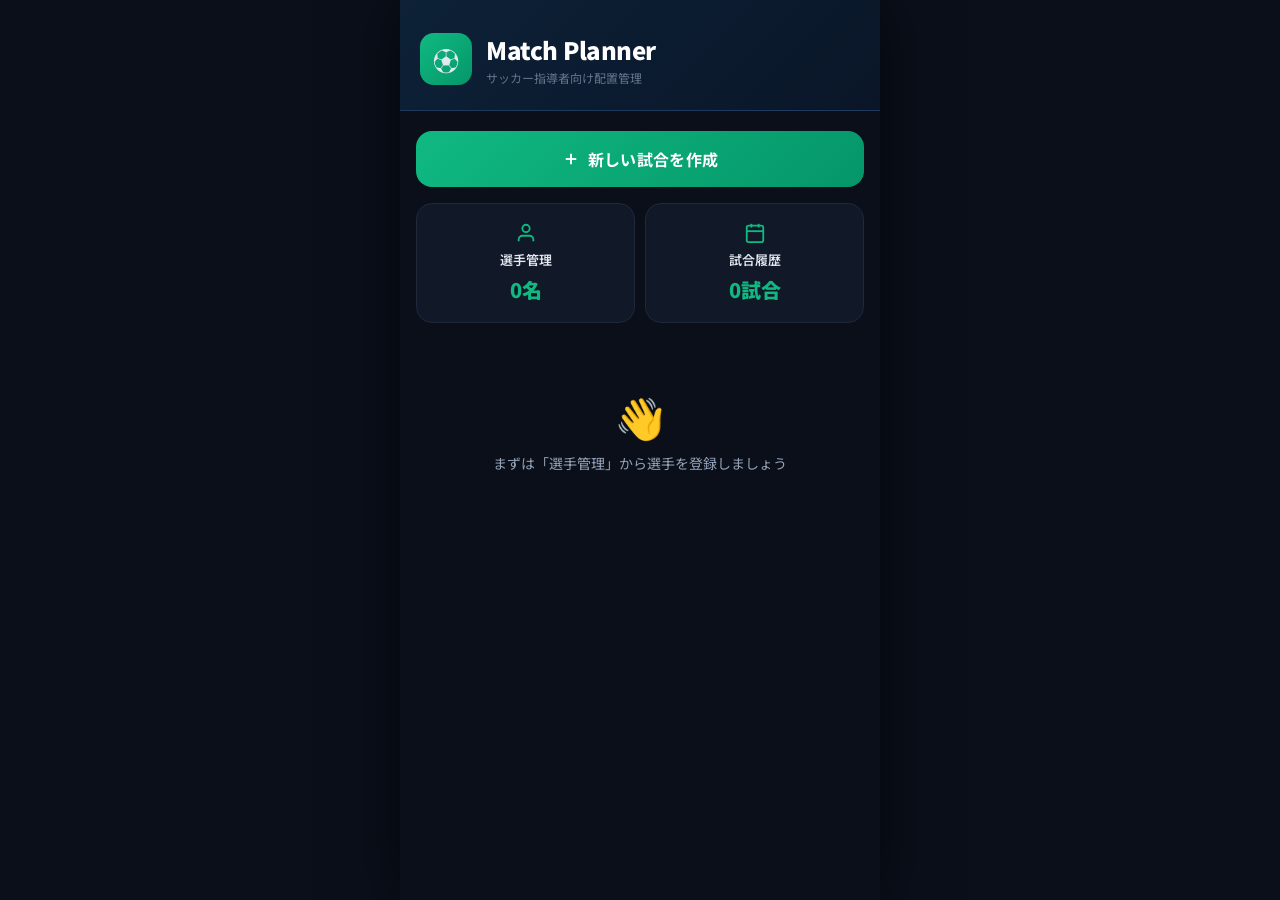
==== index.html @ 0b0bf917 "Add files via upload" ====
<!DOCTYPE html>
<html lang="ja">
<head>
  <meta charset="UTF-8">
  <meta name="viewport" content="width=device-width, initial-scale=1.0, maximum-scale=1.0, user-scalable=no">
  <meta name="theme-color" content="#0a0f1a">
  <meta name="apple-mobile-web-app-capable" content="yes">
  <meta name="apple-mobile-web-app-status-bar-style" content="black-translucent">
  <title>Match Planner</title>
  <link rel="stylesheet" href="style.css">
  <link rel="preconnect" href="https://fonts.googleapis.com">
  <link href="https://fonts.googleapis.com/css2?family=Noto+Sans+JP:wght@400;600;700;800;900&display=swap" rel="stylesheet">
</head>
<body>
<div id="app">

  <!-- ================================================
       SCREEN: HOME
  ================================================= -->
  <div id="screen-home" class="screen">
    <div class="home-header">
      <div class="logo-area">
        <div class="logo-icon">⚽</div>
        <div>
          <div class="logo-title">Match Planner</div>
          <div class="logo-sub">サッカー指導者向け配置管理</div>
        </div>
      </div>
    </div>
    <div class="home-body">
      <button id="btn-new-match" class="btn-primary">
        <svg width="18" height="18" viewBox="0 0 24 24" fill="none" stroke="currentColor" stroke-width="2.5"><line x1="12" y1="5" x2="12" y2="19"/><line x1="5" y1="12" x2="19" y2="12"/></svg>
        新しい試合を作成
      </button>

      <div class="quick-grid">
        <button id="btn-players" class="btn-quick">
          <svg width="22" height="22" viewBox="0 0 24 24" fill="none" stroke="currentColor" stroke-width="2"><path d="M20 21v-2a4 4 0 0 0-4-4H8a4 4 0 0 0-4 4v2"/><circle cx="12" cy="7" r="4"/></svg>
          <span>選手管理</span>
          <span id="home-player-count" class="quick-count">0名</span>
        </button>
        <button id="btn-history" class="btn-quick">
          <svg width="22" height="22" viewBox="0 0 24 24" fill="none" stroke="currentColor" stroke-width="2"><rect x="3" y="4" width="18" height="18" rx="2"/><line x1="16" y1="2" x2="16" y2="6"/><line x1="8" y1="2" x2="8" y2="6"/><line x1="3" y1="10" x2="21" y2="10"/></svg>
          <span>試合履歴</span>
          <span id="home-match-count" class="quick-count">0試合</span>
        </button>
      </div>

      <div id="home-recent"></div>
    </div>
  </div>

  <!-- ================================================
       SCREEN: PLAYERS
  ================================================= -->
  <div id="screen-players" class="screen hidden">
    <div class="top-header">
      <button id="btn-back-players" class="btn-back">
        <svg width="24" height="24" viewBox="0 0 24 24" fill="none" stroke="currentColor" stroke-width="2"><polyline points="15 18 9 12 15 6"/></svg>
      </button>
      <div class="header-title-wrap">
        <div class="header-title">選手管理</div>
      </div>
      <div class="header-action">
        <button id="btn-add-player" class="btn-icon">
          <svg width="22" height="22" viewBox="0 0 24 24" fill="none" stroke="currentColor" stroke-width="2.5"><line x1="12" y1="5" x2="12" y2="19"/><line x1="5" y1="12" x2="19" y2="12"/></svg>
        </button>
      </div>
    </div>

    <!-- Player Add/Edit Form -->
    <div id="player-form-wrap" class="scroll-body hidden" style="padding-bottom:0">
      <div class="form-card">
        <div id="player-form-title" class="form-title">選手を追加</div>
        <div class="form-row">
          <div class="form-group" style="flex:2">
            <label class="field-label">選手名 *</label>
            <input id="pf-name" class="field-input" type="text" placeholder="例: 山田 太郎">
          </div>
          <div class="form-group" style="flex:1">
            <label class="field-label">背番号</label>
            <input id="pf-number" class="field-input" type="number" min="1" max="99" placeholder="10">
          </div>
        </div>
        <div class="form-row">
          <div class="form-group">
            <label class="field-label">学年</label>
            <div class="field-select-wrap">
              <select id="pf-grade" class="field-input grade-select"></select>
            </div>
          </div>
          <div class="form-group">
            <label class="field-label">メインポジション</label>
            <div class="field-select-wrap">
              <select id="pf-main" class="field-input pos-select"></select>
            </div>
          </div>
        </div>
        <div class="form-group">
          <label class="field-label">サブポジション（任意）</label>
          <input id="pf-sub" class="field-input" type="text" placeholder="例: CB, RB">
        </div>
        <div class="btn-group">
          <button id="btn-player-form-cancel" class="btn-secondary">キャンセル</button>
          <button id="btn-player-form-save" class="btn-primary-sm">
            <svg width="16" height="16" viewBox="0 0 24 24" fill="none" stroke="currentColor" stroke-width="2.5"><polyline points="20 6 9 17 4 12"/></svg>
            保存
          </button>
        </div>
      </div>
    </div>

    <!-- Player List -->
    <div id="player-list-body" class="player-list" style="flex:1;overflow-y:auto"></div>
  </div>

  <!-- ================================================
       SCREEN: NEW MATCH
  ================================================= -->
  <div id="screen-new-match" class="screen hidden">
    <div class="top-header">
      <button id="btn-back-new-match" class="btn-back">
        <svg width="24" height="24" viewBox="0 0 24 24" fill="none" stroke="currentColor" stroke-width="2"><polyline points="15 18 9 12 15 6"/></svg>
      </button>
      <div class="header-title-wrap">
        <div class="header-title">試合を作成</div>
      </div>
    </div>
    <div class="scroll-body">
      <div class="form-card">
        <div class="form-group">
          <label class="field-label">対戦相手 *</label>
          <input id="nm-opponent" class="field-input" type="text" placeholder="例: ○○FC">
        </div>
        <div class="form-row">
          <div class="form-group">
            <label class="field-label">日付</label>
            <input id="nm-date" class="field-input" type="date">
          </div>
          <div class="form-group">
            <label class="field-label">試合種別</label>
            <div class="field-select-wrap">
              <select id="nm-type" class="field-input type-select"></select>
            </div>
          </div>
        </div>
        <div class="form-row">
          <div class="form-group">
            <label class="field-label">会場</label>
            <input id="nm-venue" class="field-input" type="text" placeholder="例: 市営グラウンド">
          </div>
          <div class="form-group">
            <label class="field-label">カテゴリー</label>
            <input id="nm-category" class="field-input" type="text" placeholder="例: U15リーグ">
          </div>
        </div>
        <div class="form-group">
          <label class="field-label">試合名（省略可）</label>
          <input id="nm-name" class="field-input" type="text" placeholder="省略すると「vs 対戦相手」になります">
        </div>
        <div class="form-group">
          <label class="field-label">フォーメーション</label>
          <div id="formation-btns" class="formation-grid"></div>
        </div>
        <div class="form-group">
          <label class="field-label">
            <svg width="14" height="14" viewBox="0 0 24 24" fill="none" stroke="currentColor" stroke-width="2" style="vertical-align:middle;margin-right:4px"><rect x="9" y="9" width="13" height="13" rx="2"/><path d="M5 15H4a2 2 0 0 1-2-2V4a2 2 0 0 1 2-2h9a2 2 0 0 1 2 2v1"/></svg>
            前回の配置をコピー（任意）
          </label>
          <div class="field-select-wrap">
            <select id="nm-copy" class="field-input"></select>
          </div>
        </div>
      </div>

      <button id="btn-create-match" class="btn-primary" style="margin-top:4px">
        <svg width="18" height="18" viewBox="0 0 24 24" fill="none" stroke="currentColor" stroke-width="2"><circle cx="12" cy="12" r="10"/><polygon points="12,2 15,9 22,9 17,14 19,21 12,17 5,21 7,14 2,9 9,9" stroke-width="1.5"/></svg>
        試合を作成して配置開始
      </button>
    </div>
  </div>

  <!-- ================================================
       SCREEN: MATCH
  ================================================= -->
  <div id="screen-match" class="screen hidden">
    <div class="top-header">
      <button id="btn-back-match" class="btn-back">
        <svg width="24" height="24" viewBox="0 0 24 24" fill="none" stroke="currentColor" stroke-width="2"><polyline points="15 18 9 12 15 6"/></svg>
      </button>
      <div class="header-title-wrap">
        <div class="header-title" id="match-title"></div>
        <div class="header-sub" id="match-type-badge"></div>
      </div>
    </div>
    <div id="match-meta" class="match-meta-bar"></div>

    <!-- Tab Bar -->
    <div class="tab-bar">
      <button class="tab-btn active" data-tab="board">配置</button>
      <button class="tab-btn" data-tab="subs">交代</button>
      <button class="tab-btn" data-tab="bench">ベンチ</button>
      <button id="tab-time-btn" class="tab-btn" data-tab="time">出場時間</button>
    </div>

    <!-- Tab Contents -->
    <div class="tab-content">

      <!-- BOARD TAB -->
      <div id="tab-board" class="tab-pane active">
        <div class="board-layout">
          <div class="pitch-panel">
            <div class="formation-badge">
              <span id="formation-badge-text" class="formation-badge-text">4-3-3</span>
              <span id="placed-count" class="placed-count">0/11</span>
            </div>
            <div class="pitch">
              <div id="pitch-rows"></div>
            </div>
            <div id="selection-hint" class="selection-hint">
              <span style="color:var(--dim)">ポジションまたは選手をタップして配置</span>
            </div>
          </div>
          <!-- Player Strip -->
          <div class="player-strip-wrap">
            <div class="player-strip-header">
              <span class="strip-title">選手一覧</span>
              <span id="strip-count" class="strip-count">0名未配置</span>
            </div>
            <div id="player-strip" class="player-strip"></div>
          </div>
        </div>
      </div>

      <!-- SUBS TAB -->
      <div id="tab-subs" class="tab-pane">
        <div style="padding:12px 16px 8px;flex-shrink:0">
          <button id="btn-add-sub" class="btn-primary-sm">
            <svg width="16" height="16" viewBox="0 0 24 24" fill="none" stroke="currentColor" stroke-width="2.5"><line x1="12" y1="5" x2="12" y2="19"/><line x1="5" y1="12" x2="19" y2="12"/></svg>
            交代を追加
          </button>
        </div>
        <div id="subs-body" class="subs-scroll"></div>
      </div>

      <!-- BENCH TAB -->
      <div id="tab-bench" class="tab-pane">
        <div id="bench-body" class="bench-scroll player-list"></div>
      </div>

      <!-- TIME TAB -->
      <div id="tab-time" class="tab-pane">
        <div id="time-body" class="time-scroll"></div>
      </div>

    </div><!-- /tab-content -->
  </div><!-- /screen-match -->

  <!-- ================================================
       SCREEN: HISTORY
  ================================================= -->
  <div id="screen-history" class="screen hidden">
    <div class="top-header">
      <button id="btn-back-history" class="btn-back">
        <svg width="24" height="24" viewBox="0 0 24 24" fill="none" stroke="currentColor" stroke-width="2"><polyline points="15 18 9 12 15 6"/></svg>
      </button>
      <div class="header-title-wrap">
        <div class="header-title">試合履歴</div>
      </div>
    </div>
    <div id="history-body" class="history-scroll"></div>
  </div>

</div><!-- /app -->

<!-- ================================================
     SUB FORM MODAL
================================================= -->
<div id="sub-form-overlay" class="modal-overlay">
  <div class="bottom-sheet">
    <div class="sheet-header">
      <span class="sheet-title">交代を追加</span>
      <button id="btn-sub-cancel" class="btn-icon">
        <svg width="20" height="20" viewBox="0 0 24 24" fill="none" stroke="currentColor" stroke-width="2.5"><line x1="18" y1="6" x2="6" y2="18"/><line x1="6" y1="6" x2="18" y2="18"/></svg>
      </button>
    </div>
    <div style="padding:16px">
      <div class="form-group">
        <label class="field-label">時間（分）</label>
        <input id="sf-minute" class="field-input" type="number" min="1" max="120" placeholder="例: 45">
      </div>
      <div class="form-row">
        <div class="form-group">
          <label class="field-label">▼ OUT（交代される）</label>
          <div class="field-select-wrap">
            <select id="sf-out" class="field-input"></select>
          </div>
        </div>
        <div class="form-group">
          <label class="field-label">▲ IN（入る選手）</label>
          <div class="field-select-wrap">
            <select id="sf-in" class="field-input"></select>
          </div>
        </div>
      </div>
      <div class="btn-group">
        <button id="btn-sub-cancel2" class="btn-secondary">キャンセル</button>
        <button id="btn-sub-save" class="btn-primary-sm">
          <svg width="16" height="16" viewBox="0 0 24 24" fill="none" stroke="currentColor" stroke-width="2.5"><polyline points="20 6 9 17 4 12"/></svg>
          追加
        </button>
      </div>
    </div>
  </div>
</div>

<!-- ================================================
     CONFIRM DIALOG
================================================= -->
<div id="confirm-overlay" class="confirm-overlay">
  <div class="confirm-box">
    <div id="confirm-title" class="confirm-title"></div>
    <div id="confirm-msg" class="confirm-msg"></div>
    <div class="confirm-btns">
      <button id="confirm-cancel" class="btn-confirm-cancel">キャンセル</button>
      <button id="confirm-ok" class="btn-confirm-ok">削除</button>
    </div>
  </div>
</div>

<!-- TOAST -->
<div id="toast" class="toast"></div>

<script src="script.js"></script>
<script>
  // Extra wiring that needs DOM ready
  document.addEventListener('DOMContentLoaded', () => {
    document.getElementById('btn-back-history').onclick = () => {
      renderHome();
    };
    document.getElementById('btn-sub-cancel2').onclick = () => {
      document.getElementById('sub-form-overlay').classList.remove('open');
    };
  });
</script>
</body>
</html>
---- style.css ----
/* ============================================
   Match Planner - style.css
   ============================================ */

*, *::before, *::after { box-sizing: border-box; margin: 0; padding: 0; }

:root {
  --bg:        #0a0f1a;
  --bg2:       #111827;
  --bg3:       #1e293b;
  --border:    #1e293b;
  --border2:   #334155;
  --text:      #f1f5f9;
  --text2:     #e2e8f0;
  --muted:     #94a3b8;
  --dim:       #64748b;
  --green:     #10b981;
  --green-d:   #059669;
  --green-bg:  rgba(16,185,129,0.15);
  --amber:     #f59e0b;
  --amber-bg:  rgba(245,158,11,0.18);
  --blue:      #3b82f6;
  --red:       #ef4444;
  --pitch-bg:  #0a2310;
  --pitch-mid: #0d2e14;
  --pitch-br:  #1a4a24;
  --pitch-pos: #2d6a40;
  --type-official: #ef4444;
  --type-practice: #3b82f6;
  --type-festival: #f59e0b;
  --type-camp:     #10b981;
  --radius-sm: 8px;
  --radius:    12px;
  --radius-lg: 16px;
  --shadow:    0 4px 24px rgba(0,0,0,0.4);
}

html, body {
  height: 100%;
  font-family: 'Noto Sans JP', 'Hiragino Kaku Gothic ProN', 'Yu Gothic', sans-serif;
  background: var(--bg);
  color: var(--text2);
  font-size: 16px;
  -webkit-tap-highlight-color: transparent;
  overscroll-behavior: none;
}

#app {
  max-width: 480px;
  margin: 0 auto;
  min-height: 100vh;
  display: flex;
  flex-direction: column;
  position: relative;
  overflow-x: hidden;
}

/* ── Utility ── */
.hidden { display: none !important; }
button { cursor: pointer; font-family: inherit; border: none; background: none; }
input, select { font-family: inherit; }
select { -webkit-appearance: none; appearance: none; }

/* ── Screens ── */
.screen {
  display: flex;
  flex-direction: column;
  min-height: 100vh;
  width: 100%;
}

/* ============================================
   TOP NAV / HEADER
   ============================================ */
.top-header {
  display: flex;
  align-items: center;
  gap: 10px;
  padding: 12px 16px;
  background: var(--bg);
  border-bottom: 1px solid var(--border);
  position: sticky;
  top: 0;
  z-index: 50;
  flex-shrink: 0;
}
.btn-back {
  color: var(--text2);
  padding: 4px;
  display: flex;
  align-items: center;
  border-radius: 8px;
}
.btn-back:active { opacity: 0.6; }
.header-title-wrap { flex: 1; min-width: 0; }
.header-title {
  font-size: 17px;
  font-weight: 800;
  color: var(--text);
  white-space: nowrap;
  overflow: hidden;
  text-overflow: ellipsis;
}
.header-sub { margin-top: 2px; }
.header-action { flex-shrink: 0; }
.btn-icon {
  color: var(--text2);
  padding: 4px;
  display: flex;
  align-items: center;
  border-radius: 8px;
}
.btn-icon:active { opacity: 0.6; }

/* ============================================
   HOME SCREEN
   ============================================ */
.home-header {
  background: linear-gradient(135deg, #0d2137 0%, #0a1628 100%);
  padding: 32px 20px 24px;
  border-bottom: 1px solid #1e3a5f;
  flex-shrink: 0;
}
.logo-area { display: flex; align-items: center; gap: 14px; }
.logo-icon {
  width: 52px; height: 52px;
  border-radius: 14px;
  background: linear-gradient(135deg, var(--green), var(--green-d));
  display: flex; align-items: center; justify-content: center;
  font-size: 26px; flex-shrink: 0;
}
.logo-title { font-size: 24px; font-weight: 900; color: #fff; letter-spacing: -0.02em; }
.logo-sub { font-size: 12px; color: var(--dim); margin-top: 2px; }

.home-body { padding: 20px 16px; display: flex; flex-direction: column; gap: 16px; flex: 1; }

.btn-primary {
  display: flex; align-items: center; justify-content: center; gap: 8px;
  width: 100%; padding: 16px;
  background: linear-gradient(135deg, var(--green), var(--green-d));
  color: #fff; border-radius: var(--radius-lg);
  font-size: 16px; font-weight: 700; letter-spacing: 0.02em;
  transition: opacity 0.15s;
}
.btn-primary:active { opacity: 0.85; }

.quick-grid { display: grid; grid-template-columns: 1fr 1fr; gap: 10px; }
.btn-quick {
  display: flex; flex-direction: column; align-items: center; gap: 6px;
  padding: 18px 12px;
  background: var(--bg2); border: 1px solid var(--border);
  border-radius: var(--radius-lg); color: var(--text2);
  font-size: 13px; font-weight: 600;
  transition: background 0.15s;
}
.btn-quick:active { background: var(--bg3); }
.btn-quick svg { color: var(--green); }
.quick-count { font-size: 20px; font-weight: 900; color: var(--green); }

.section-label {
  font-size: 12px; color: var(--dim);
  text-transform: uppercase; letter-spacing: 0.1em;
  font-weight: 600; margin-bottom: 6px;
}
.match-card {
  display: flex; align-items: center; gap: 10px; padding: 14px;
  background: var(--bg2); border: 1px solid var(--border);
  border-radius: var(--radius); color: var(--text2);
  width: 100%; text-align: left;
  transition: background 0.15s;
}
.match-card:active { background: var(--bg3); }
.match-card-info { flex: 1; min-width: 0; }
.match-card-title { font-weight: 700; font-size: 15px; color: var(--text); }
.match-card-sub { font-size: 12px; color: var(--dim); margin-top: 2px; }

.type-badge {
  font-size: 11px; font-weight: 700; color: #fff;
  padding: 3px 8px; border-radius: 6px; white-space: nowrap; flex-shrink: 0;
}
.type-official { background: var(--type-official); }
.type-practice { background: var(--type-practice); }
.type-festival { background: var(--type-festival); }
.type-camp     { background: var(--type-camp); }

.empty-hint {
  text-align: center; padding: 48px 20px;
  color: var(--muted); font-size: 14px;
}
.empty-hint .emoji { font-size: 40px; display: block; margin-bottom: 8px; }

/* ============================================
   SCROLL BODY
   ============================================ */
.scroll-body { flex: 1; overflow-y: auto; padding: 12px 16px; }

/* ============================================
   FORM ELEMENTS
   ============================================ */
.form-card {
  background: var(--bg2); border: 1px solid var(--border);
  border-radius: var(--radius-lg); padding: 16px; margin-bottom: 12px;
}
.form-title { font-weight: 800; font-size: 15px; color: var(--text); margin-bottom: 14px; }
.form-row { display: flex; gap: 10px; }
.form-group { display: flex; flex-direction: column; gap: 5px; flex: 1; margin-bottom: 12px; }
.form-group:last-child { margin-bottom: 0; }
label.field-label { font-size: 12px; color: var(--muted); font-weight: 600; }
.field-input {
  background: var(--bg); border: 1px solid var(--border);
  border-radius: var(--radius-sm); padding: 10px 12px;
  color: var(--text); font-size: 15px; outline: none; width: 100%;
}
.field-input:focus { border-color: var(--green); }
.field-select-wrap { position: relative; }
.field-select-wrap::after {
  content: '▾'; position: absolute; right: 10px; top: 50%;
  transform: translateY(-50%); color: var(--muted); pointer-events: none;
  font-size: 12px;
}
.field-select-wrap .field-input { padding-right: 28px; }

.btn-group { display: flex; gap: 8px; margin-top: 4px; }
.btn-secondary {
  flex: 1; padding: 10px;
  background: var(--bg3); border-radius: var(--radius-sm);
  color: var(--muted); font-size: 14px; font-weight: 600;
}
.btn-secondary:active { opacity: 0.8; }
.btn-primary-sm {
  display: flex; align-items: center; gap: 6px;
  padding: 10px 16px;
  background: linear-gradient(135deg, var(--green), var(--green-d));
  color: #fff; border-radius: var(--radius-sm);
  font-size: 14px; font-weight: 700;
}
.btn-primary-sm:active { opacity: 0.85; }

.formation-grid { display: flex; flex-wrap: wrap; gap: 8px; }
.btn-formation {
  padding: 8px 14px;
  background: var(--bg3); border: 1px solid var(--border2);
  border-radius: var(--radius-sm); color: var(--muted);
  font-size: 14px; font-weight: 700;
  transition: all 0.15s;
}
.btn-formation.active {
  background: rgba(16,185,129,0.2);
  border-color: var(--green); color: var(--green);
}

/* ============================================
   PLAYER LIST
   ============================================ */
.player-list { display: flex; flex-direction: column; }
.player-row {
  display: flex; align-items: center; gap: 12px;
  padding: 12px 16px; border-bottom: 1px solid var(--border);
}
.player-num {
  width: 32px; height: 32px; border-radius: 8px;
  background: var(--bg3); display: flex; align-items: center; justify-content: center;
  font-size: 13px; font-weight: 900; color: var(--muted); flex-shrink: 0;
}
.player-num.placed { background: var(--green); color: #fff; }
.player-info { flex: 1; min-width: 0; }
.player-name { font-weight: 700; color: var(--text); font-size: 15px; }
.player-meta {
  font-size: 12px; color: var(--dim); margin-top: 2px;
  display: flex; gap: 4px; align-items: center; flex-wrap: wrap;
}
.pos-tag {
  background: #0d2137; color: var(--blue);
  padding: 1px 6px; border-radius: 4px; font-size: 11px; font-weight: 700;
}
.pos-tag.sub { background: var(--bg3); color: var(--muted); }
.btn-ghost {
  background: none; color: var(--dim); padding: 6px;
  display: flex; border-radius: 8px;
}
.btn-ghost:active { opacity: 0.6; }
.btn-ghost.danger { color: var(--red); }
.btn-ghost.success { color: var(--green); }

/* ============================================
   MATCH META BAR
   ============================================ */
.match-meta-bar {
  display: flex; gap: 8px; padding: 8px 16px;
  font-size: 13px; color: var(--dim);
  border-bottom: 1px solid var(--border); flex-wrap: wrap; flex-shrink: 0;
}

/* ============================================
   TABS
   ============================================ */
.tab-bar {
  display: flex; border-bottom: 1px solid var(--border);
  background: var(--bg); position: sticky; top: 57px; z-index: 40; flex-shrink: 0;
}
.tab-btn {
  flex: 1; padding: 12px 4px;
  color: var(--dim); font-size: 13px; font-weight: 600;
  border-bottom: 2px solid transparent;
  transition: color 0.15s, border-color 0.15s;
}
.tab-btn.active { color: var(--green); border-bottom-color: var(--green); }

.tab-content { flex: 1; overflow: hidden; display: flex; flex-direction: column; }
.tab-pane { display: none; flex: 1; overflow: hidden; flex-direction: column; }
.tab-pane.active { display: flex; }

/* ============================================
   BOARD (PITCH + PLAYER PANEL)
   ============================================ */
.board-layout {
  display: flex; flex-direction: column;
  height: 100%; overflow: hidden;
}
.pitch-panel { flex-shrink: 0; display: flex; flex-direction: column; }

.formation-badge {
  display: flex; align-items: center; justify-content: space-between;
  padding: 4px 14px 2px;
}
.formation-badge-text { font-size: 12px; color: var(--dim); letter-spacing: 0.2em; font-weight: 700; }
.placed-count { font-size: 12px; color: var(--green); font-weight: 700; }

.pitch {
  background: linear-gradient(180deg, var(--pitch-bg) 0%, var(--pitch-mid) 50%, var(--pitch-bg) 100%);
  margin: 2px 10px 0;
  border-radius: 10px;
  padding: 8px 2px 6px;
  border: 2px solid var(--pitch-br);
  position: relative;
}
.pitch::before {
  content: '';
  position: absolute;
  left: 10%; right: 10%;
  top: 50%; height: 1px;
  background: var(--pitch-br);
  pointer-events: none;
}
.pitch::after {
  content: '';
  position: absolute;
  left: 50%; top: calc(50% - 30px);
  transform: translateX(-50%);
  width: 60px; height: 60px;
  border-radius: 50%;
  border: 1px solid var(--pitch-br);
  pointer-events: none;
}

.pitch-row {
  display: flex; justify-content: center; gap: 3px; margin-bottom: 4px;
}

.pos-slot { display: flex; align-items: center; justify-content: center; }

.pos-btn {
  width: 62px; min-height: 52px;
  background: rgba(10,30,18,0.85);
  border: 1.5px solid var(--pitch-pos);
  border-radius: 9px;
  display: flex; flex-direction: column; align-items: center; justify-content: center;
  gap: 1px; padding: 3px 2px;
  color: var(--text2);
  transition: all 0.12s;
  position: relative;
}
.pos-btn.filled {
  background: var(--green-bg);
  border-color: var(--green);
}
.pos-btn.selected {
  background: var(--amber-bg);
  border: 2px solid var(--amber);
  transform: scale(1.06);
}
.pos-btn.target-empty {
  background: rgba(16,185,129,0.1);
  border: 2px dashed var(--green);
}
.pos-btn.target-swap {
  background: rgba(59,130,246,0.12);
  border: 2px dashed var(--blue);
}
.pos-btn:active { transform: scale(0.96); }
.pos-btn.selected:active { transform: scale(1.02); }

.pos-label {
  font-size: 9px; color: #6b7280;
  text-transform: uppercase; letter-spacing: 0.08em; font-weight: 700;
}
.pos-player-num {
  font-size: 13px; font-weight: 900; color: var(--green); line-height: 1;
}
.pos-player-name {
  font-size: 10px; color: var(--text2); font-weight: 600;
  max-width: 58px; text-align: center;
  overflow: hidden; text-overflow: ellipsis; white-space: nowrap;
}
.pos-empty { font-size: 9px; color: #374151; }
.pos-target-plus { font-size: 14px; color: var(--green); line-height: 1; }

.selection-hint {
  font-size: 12px; color: var(--amber);
  text-align: center; padding: 4px 12px 2px;
  min-height: 24px;
}
.btn-cancel-sel {
  color: var(--muted); font-size: 13px; padding: 0 2px;
  vertical-align: middle;
}

/* Player strip */
.player-strip-wrap {
  flex: 1; display: flex; flex-direction: column;
  border-top: 2px solid var(--border); min-height: 0; flex-shrink: 0;
}
.player-strip-header {
  display: flex; align-items: center; justify-content: space-between;
  padding: 6px 14px 4px; background: var(--bg); flex-shrink: 0;
}
.strip-title { font-size: 11px; font-weight: 800; color: var(--dim); text-transform: uppercase; letter-spacing: 0.1em; }
.strip-count { font-size: 11px; font-weight: 700; color: var(--amber); }

.player-strip {
  display: flex; flex-direction: row; gap: 6px;
  padding: 4px 10px 10px;
  overflow-x: auto; overflow-y: hidden;
  -webkit-overflow-scrolling: touch;
  scrollbar-width: thin;
  scrollbar-color: var(--bg3) transparent;
}
.player-strip::-webkit-scrollbar { height: 3px; }
.player-strip::-webkit-scrollbar-thumb { background: var(--bg3); border-radius: 2px; }

.strip-card {
  display: flex; flex-direction: column; align-items: center; gap: 3px;
  padding: 8px 6px;
  background: var(--bg2); border: 1.5px solid var(--border);
  border-radius: 10px; min-width: 56px; flex-shrink: 0;
  transition: all 0.12s;
}
.strip-card:active { transform: scale(0.95); }
.strip-card.highlighted {
  background: var(--amber-bg);
  border-color: var(--amber);
}
.strip-card.placed { opacity: 0.45; }
.strip-card.placed.highlighted { opacity: 1; }

.strip-num {
  width: 28px; height: 28px; border-radius: 7px;
  background: var(--bg3);
  display: flex; align-items: center; justify-content: center;
  font-size: 11px; font-weight: 900; color: var(--muted);
}
.strip-num.green { background: var(--green); color: #fff; }
.strip-name {
  font-size: 10px; font-weight: 700; color: var(--text);
  text-align: center; max-width: 52px;
  overflow: hidden; text-overflow: ellipsis; white-space: nowrap;
}
.strip-pos-tag {
  font-size: 9px; font-weight: 700; padding: 1px 5px;
  border-radius: 4px;
  background: #0d2137; color: var(--blue);
}
.strip-pos-tag.placed { background: #0d2820; color: var(--green); }

.strip-divider {
  width: 1px; background: var(--border2);
  align-self: stretch; margin: 2px; flex-shrink: 0;
}

/* ============================================
   BENCH TAB
   ============================================ */
.bench-scroll { flex: 1; overflow-y: auto; }
.sub-section-label {
  padding: 10px 16px 4px;
  font-size: 11px; color: var(--dim);
  text-transform: uppercase; letter-spacing: 0.1em; font-weight: 700;
}

/* ============================================
   SUBS TAB
   ============================================ */
.subs-scroll { flex: 1; overflow-y: auto; padding-bottom: 20px; }
.sub-card {
  display: flex; align-items: center; gap: 12px;
  padding: 12px 16px; border-bottom: 1px solid var(--border);
}
.sub-minute { width: 40px; text-align: center; font-weight: 900; color: var(--amber); font-size: 16px; flex-shrink: 0; }
.sub-detail { flex: 1; }
.sub-out { color: var(--red); font-size: 14px; font-weight: 600; }
.sub-in  { color: var(--green); font-size: 14px; font-weight: 600; }

/* ============================================
   TIME TAB
   ============================================ */
.time-scroll { flex: 1; overflow-y: auto; padding-bottom: 20px; }
.time-row { padding: 10px 16px; border-bottom: 1px solid var(--border); }
.time-row-top { display: flex; justify-content: space-between; margin-bottom: 6px; }
.time-name { font-weight: 600; color: var(--text2); }
.time-val { font-weight: 700; color: var(--green); }
.time-bar-bg { height: 6px; background: var(--bg3); border-radius: 3px; overflow: hidden; }
.time-bar-fill { height: 100%; border-radius: 3px; transition: width 0.3s; }

/* ============================================
   HISTORY
   ============================================ */
.history-scroll { flex: 1; overflow-y: auto; padding: 12px 16px; }

/* ============================================
   MODAL / BOTTOM SHEET
   ============================================ */
.modal-overlay {
  position: fixed; inset: 0;
  background: rgba(0,0,0,0.72);
  z-index: 200;
  display: flex; align-items: flex-end;
  opacity: 0; pointer-events: none;
  transition: opacity 0.2s;
}
.modal-overlay.open { opacity: 1; pointer-events: auto; }

.bottom-sheet {
  background: var(--bg2);
  border-radius: 20px 20px 0 0;
  width: 100%; max-width: 480px; margin: 0 auto;
  max-height: 75vh;
  display: flex; flex-direction: column;
  transform: translateY(40px);
  transition: transform 0.25s cubic-bezier(0.32,0.72,0,1);
}
.modal-overlay.open .bottom-sheet { transform: translateY(0); }

.sheet-header {
  display: flex; align-items: center; justify-content: space-between;
  padding: 16px 20px; border-bottom: 1px solid var(--border);
  flex-shrink: 0;
}
.sheet-title { font-weight: 800; font-size: 16px; color: var(--text); }
.sheet-list { overflow-y: auto; flex: 1; }
.sheet-item {
  display: flex; align-items: center; gap: 12px;
  width: 100%; padding: 12px 20px;
  border-bottom: 1px solid var(--border);
  color: var(--text2); text-align: left;
  transition: background 0.12s;
}
.sheet-item:active { background: var(--bg3); }
.sheet-item.current { background: rgba(16,185,129,0.1); }
.sheet-item-info { flex: 1; min-width: 0; }
.sheet-item-name { font-weight: 700; color: var(--text); font-size: 15px; }
.sheet-item-meta { font-size: 12px; color: var(--dim); margin-top: 2px; }

/* ============================================
   CONFIRM DIALOG
   ============================================ */
.confirm-overlay {
  position: fixed; inset: 0;
  background: rgba(0,0,0,0.72);
  z-index: 300;
  display: flex; align-items: center; justify-content: center;
  padding: 20px;
  opacity: 0; pointer-events: none;
  transition: opacity 0.15s;
}
.confirm-overlay.open { opacity: 1; pointer-events: auto; }
.confirm-box {
  background: var(--bg2); border-radius: var(--radius-lg);
  padding: 24px 20px; width: 100%; max-width: 320px;
  box-shadow: var(--shadow);
}
.confirm-title { font-weight: 800; font-size: 16px; color: var(--text); margin-bottom: 8px; }
.confirm-msg { font-size: 14px; color: var(--muted); margin-bottom: 20px; }
.confirm-btns { display: flex; gap: 8px; }
.btn-confirm-cancel {
  flex: 1; padding: 12px;
  background: var(--bg3); border-radius: var(--radius-sm);
  color: var(--muted); font-size: 14px; font-weight: 700;
}
.btn-confirm-ok {
  flex: 1; padding: 12px;
  background: var(--red); border-radius: var(--radius-sm);
  color: #fff; font-size: 14px; font-weight: 700;
}

/* ============================================
   TOAST
   ============================================ */
.toast {
  position: fixed; bottom: 24px; left: 50%;
  transform: translateX(-50%) translateY(80px);
  background: var(--bg3); color: var(--text);
  padding: 10px 20px; border-radius: 24px;
  font-size: 13px; font-weight: 600;
  box-shadow: var(--shadow);
  z-index: 400;
  transition: transform 0.25s cubic-bezier(0.32,0.72,0,1), opacity 0.25s;
  opacity: 0; white-space: nowrap;
}
.toast.show { transform: translateX(-50%) translateY(0); opacity: 1; }

/* ============================================
   RESPONSIVE (tablet / PC)
   ============================================ */
@media (min-width: 481px) {
  #app { box-shadow: 0 0 60px rgba(0,0,0,0.6); }
  .pos-btn { width: 68px; min-height: 58px; }
  .pos-player-name { font-size: 11px; max-width: 64px; }
}
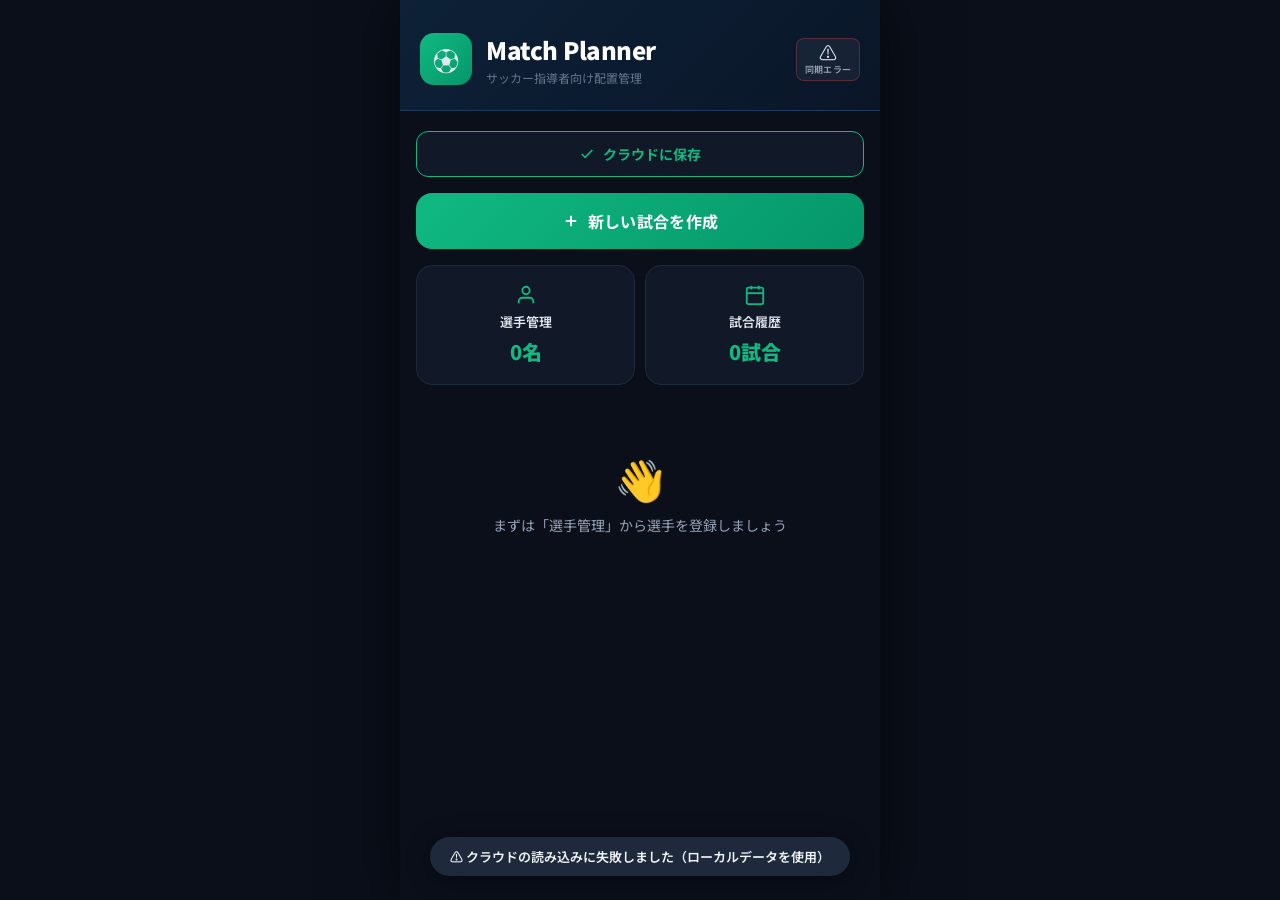
==== commit 9b0151ed: "Add files via upload" ====
--- a/index.html
+++ b/index.html
@@ -21,13 +21,34 @@
     <div class="home-header">
       <div class="logo-area">
         <div class="logo-icon">⚽</div>
-        <div>
+        <div style="flex:1">
           <div class="logo-title">Match Planner</div>
           <div class="logo-sub">サッカー指導者向け配置管理</div>
         </div>
-      </div>
-    </div>
+        <!-- 同期ステータス -->
+        <div id="sync-status" class="sync-status" data-status="offline">
+          <span class="sync-icon">📵</span>
+          <span class="sync-label">オフライン</span>
+        </div>
+      </div>
+    </div>
+
+    <!-- JSONBin未設定の案内 -->
+    <div id="jsonbin-config-note" class="config-note hidden">
+      <div class="config-note-icon">☁️</div>
+      <div class="config-note-text">
+        <strong>クラウド同期を有効にするには</strong><br>
+        script.js の <code>BIN_ID</code> と <code>API_KEY</code> を設定してください
+      </div>
+    </div>
+
     <div class="home-body">
+      <!-- クラウド保存ボタン -->
+      <button id="btn-cloud-save" class="btn-cloud-save">
+        <svg width="16" height="16" viewBox="0 0 24 24" fill="none" stroke="currentColor" stroke-width="2.5"><polyline points="20 6 9 17 4 12"/></svg>
+        クラウドに保存
+      </button>
+
       <button id="btn-new-match" class="btn-primary">
         <svg width="18" height="18" viewBox="0 0 24 24" fill="none" stroke="currentColor" stroke-width="2.5"><line x1="12" y1="5" x2="12" y2="19"/><line x1="5" y1="12" x2="19" y2="12"/></svg>
         新しい試合を作成
@@ -110,7 +131,6 @@
       </div>
     </div>
 
-    <!-- Player List -->
     <div id="player-list-body" class="player-list" style="flex:1;overflow-y:auto"></div>
   </div>
 
@@ -163,16 +183,12 @@
           <div id="formation-btns" class="formation-grid"></div>
         </div>
         <div class="form-group">
-          <label class="field-label">
-            <svg width="14" height="14" viewBox="0 0 24 24" fill="none" stroke="currentColor" stroke-width="2" style="vertical-align:middle;margin-right:4px"><rect x="9" y="9" width="13" height="13" rx="2"/><path d="M5 15H4a2 2 0 0 1-2-2V4a2 2 0 0 1 2-2h9a2 2 0 0 1 2 2v1"/></svg>
-            前回の配置をコピー（任意）
-          </label>
+          <label class="field-label">前回の配置をコピー（任意）</label>
           <div class="field-select-wrap">
             <select id="nm-copy" class="field-input"></select>
           </div>
         </div>
       </div>
-
       <button id="btn-create-match" class="btn-primary" style="margin-top:4px">
         <svg width="18" height="18" viewBox="0 0 24 24" fill="none" stroke="currentColor" stroke-width="2"><circle cx="12" cy="12" r="10"/><polygon points="12,2 15,9 22,9 17,14 19,21 12,17 5,21 7,14 2,9 9,9" stroke-width="1.5"/></svg>
         試合を作成して配置開始
@@ -195,7 +211,6 @@
     </div>
     <div id="match-meta" class="match-meta-bar"></div>
 
-    <!-- Tab Bar -->
     <div class="tab-bar">
       <button class="tab-btn active" data-tab="board">配置</button>
       <button class="tab-btn" data-tab="subs">交代</button>
@@ -203,10 +218,9 @@
       <button id="tab-time-btn" class="tab-btn" data-tab="time">出場時間</button>
     </div>
 
-    <!-- Tab Contents -->
     <div class="tab-content">
 
-      <!-- BOARD TAB -->
+      <!-- BOARD -->
       <div id="tab-board" class="tab-pane active">
         <div class="board-layout">
           <div class="pitch-panel">
@@ -221,7 +235,6 @@
               <span style="color:var(--dim)">ポジションまたは選手をタップして配置</span>
             </div>
           </div>
-          <!-- Player Strip -->
           <div class="player-strip-wrap">
             <div class="player-strip-header">
               <span class="strip-title">選手一覧</span>
@@ -232,7 +245,7 @@
         </div>
       </div>
 
-      <!-- SUBS TAB -->
+      <!-- SUBS -->
       <div id="tab-subs" class="tab-pane">
         <div style="padding:12px 16px 8px;flex-shrink:0">
           <button id="btn-add-sub" class="btn-primary-sm">
@@ -243,18 +256,18 @@
         <div id="subs-body" class="subs-scroll"></div>
       </div>
 
-      <!-- BENCH TAB -->
+      <!-- BENCH -->
       <div id="tab-bench" class="tab-pane">
         <div id="bench-body" class="bench-scroll player-list"></div>
       </div>
 
-      <!-- TIME TAB -->
+      <!-- TIME -->
       <div id="tab-time" class="tab-pane">
         <div id="time-body" class="time-scroll"></div>
       </div>
 
-    </div><!-- /tab-content -->
-  </div><!-- /screen-match -->
+    </div>
+  </div>
 
   <!-- ================================================
        SCREEN: HISTORY
@@ -273,9 +286,7 @@
 
 </div><!-- /app -->
 
-<!-- ================================================
-     SUB FORM MODAL
-================================================= -->
+<!-- SUB FORM MODAL -->
 <div id="sub-form-overlay" class="modal-overlay">
   <div class="bottom-sheet">
     <div class="sheet-header">
@@ -314,16 +325,14 @@
   </div>
 </div>
 
-<!-- ================================================
-     CONFIRM DIALOG
-================================================= -->
+<!-- CONFIRM -->
 <div id="confirm-overlay" class="confirm-overlay">
   <div class="confirm-box">
     <div id="confirm-title" class="confirm-title"></div>
-    <div id="confirm-msg" class="confirm-msg"></div>
+    <div id="confirm-msg"   class="confirm-msg"></div>
     <div class="confirm-btns">
       <button id="confirm-cancel" class="btn-confirm-cancel">キャンセル</button>
-      <button id="confirm-ok" class="btn-confirm-ok">削除</button>
+      <button id="confirm-ok"     class="btn-confirm-ok">削除</button>
     </div>
   </div>
 </div>
@@ -332,16 +341,5 @@
 <div id="toast" class="toast"></div>
 
 <script src="script.js"></script>
-<script>
-  // Extra wiring that needs DOM ready
-  document.addEventListener('DOMContentLoaded', () => {
-    document.getElementById('btn-back-history').onclick = () => {
-      renderHome();
-    };
-    document.getElementById('btn-sub-cancel2').onclick = () => {
-      document.getElementById('sub-form-overlay').classList.remove('open');
-    };
-  });
-</script>
 </body>
 </html>
--- a/style.css
+++ b/style.css
@@ -616,3 +616,76 @@
   .pos-btn { width: 68px; min-height: 58px; }
   .pos-player-name { font-size: 11px; max-width: 64px; }
 }
+
+/* ============================================
+   JSONBIN / CLOUD SYNC ADDITIONS
+   ============================================ */
+
+/* 同期ステータスバッジ */
+.sync-status {
+  display: flex;
+  flex-direction: column;
+  align-items: center;
+  gap: 2px;
+  padding: 4px 8px;
+  border-radius: 8px;
+  background: rgba(255,255,255,0.05);
+  border: 1px solid rgba(255,255,255,0.08);
+  flex-shrink: 0;
+  min-width: 56px;
+  text-align: center;
+}
+.sync-icon  { font-size: 18px; line-height: 1; }
+.sync-label { font-size: 9px; color: var(--muted); font-weight: 600; letter-spacing: 0.02em; white-space: nowrap; }
+
+.sync-status[data-status="ok"]      { border-color: rgba(16,185,129,0.3); }
+.sync-status[data-status="error"]   { border-color: rgba(239,68,68,0.3); }
+.sync-status[data-status="loading"],
+.sync-status[data-status="saving"]  { border-color: rgba(245,158,11,0.3); }
+
+/* クラウド保存ボタン */
+.btn-cloud-save {
+  display: flex;
+  align-items: center;
+  justify-content: center;
+  gap: 8px;
+  width: 100%;
+  padding: 12px 16px;
+  background: var(--bg2);
+  border: 1.5px solid var(--green);
+  border-radius: var(--radius);
+  color: var(--green);
+  font-size: 14px;
+  font-weight: 700;
+  transition: background 0.15s, opacity 0.15s;
+}
+.btn-cloud-save:active   { background: rgba(16,185,129,0.15); }
+.btn-cloud-save:disabled { opacity: 0.5; cursor: not-allowed; }
+
+/* スピナー */
+@keyframes spin { to { transform: rotate(360deg); } }
+.spin { display: inline-block; animation: spin 1s linear infinite; }
+
+/* JSONBin未設定ノート */
+.config-note {
+  display: flex;
+  align-items: flex-start;
+  gap: 10px;
+  margin: 0 16px;
+  padding: 12px 14px;
+  background: rgba(245,158,11,0.08);
+  border: 1px solid rgba(245,158,11,0.3);
+  border-radius: var(--radius);
+  margin-top: 12px;
+}
+.config-note-icon { font-size: 20px; flex-shrink: 0; }
+.config-note-text { font-size: 12px; color: var(--muted); line-height: 1.6; }
+.config-note-text strong { color: var(--amber); }
+.config-note-text code {
+  background: var(--bg3);
+  color: var(--text);
+  padding: 1px 5px;
+  border-radius: 4px;
+  font-size: 11px;
+  font-family: monospace;
+}
